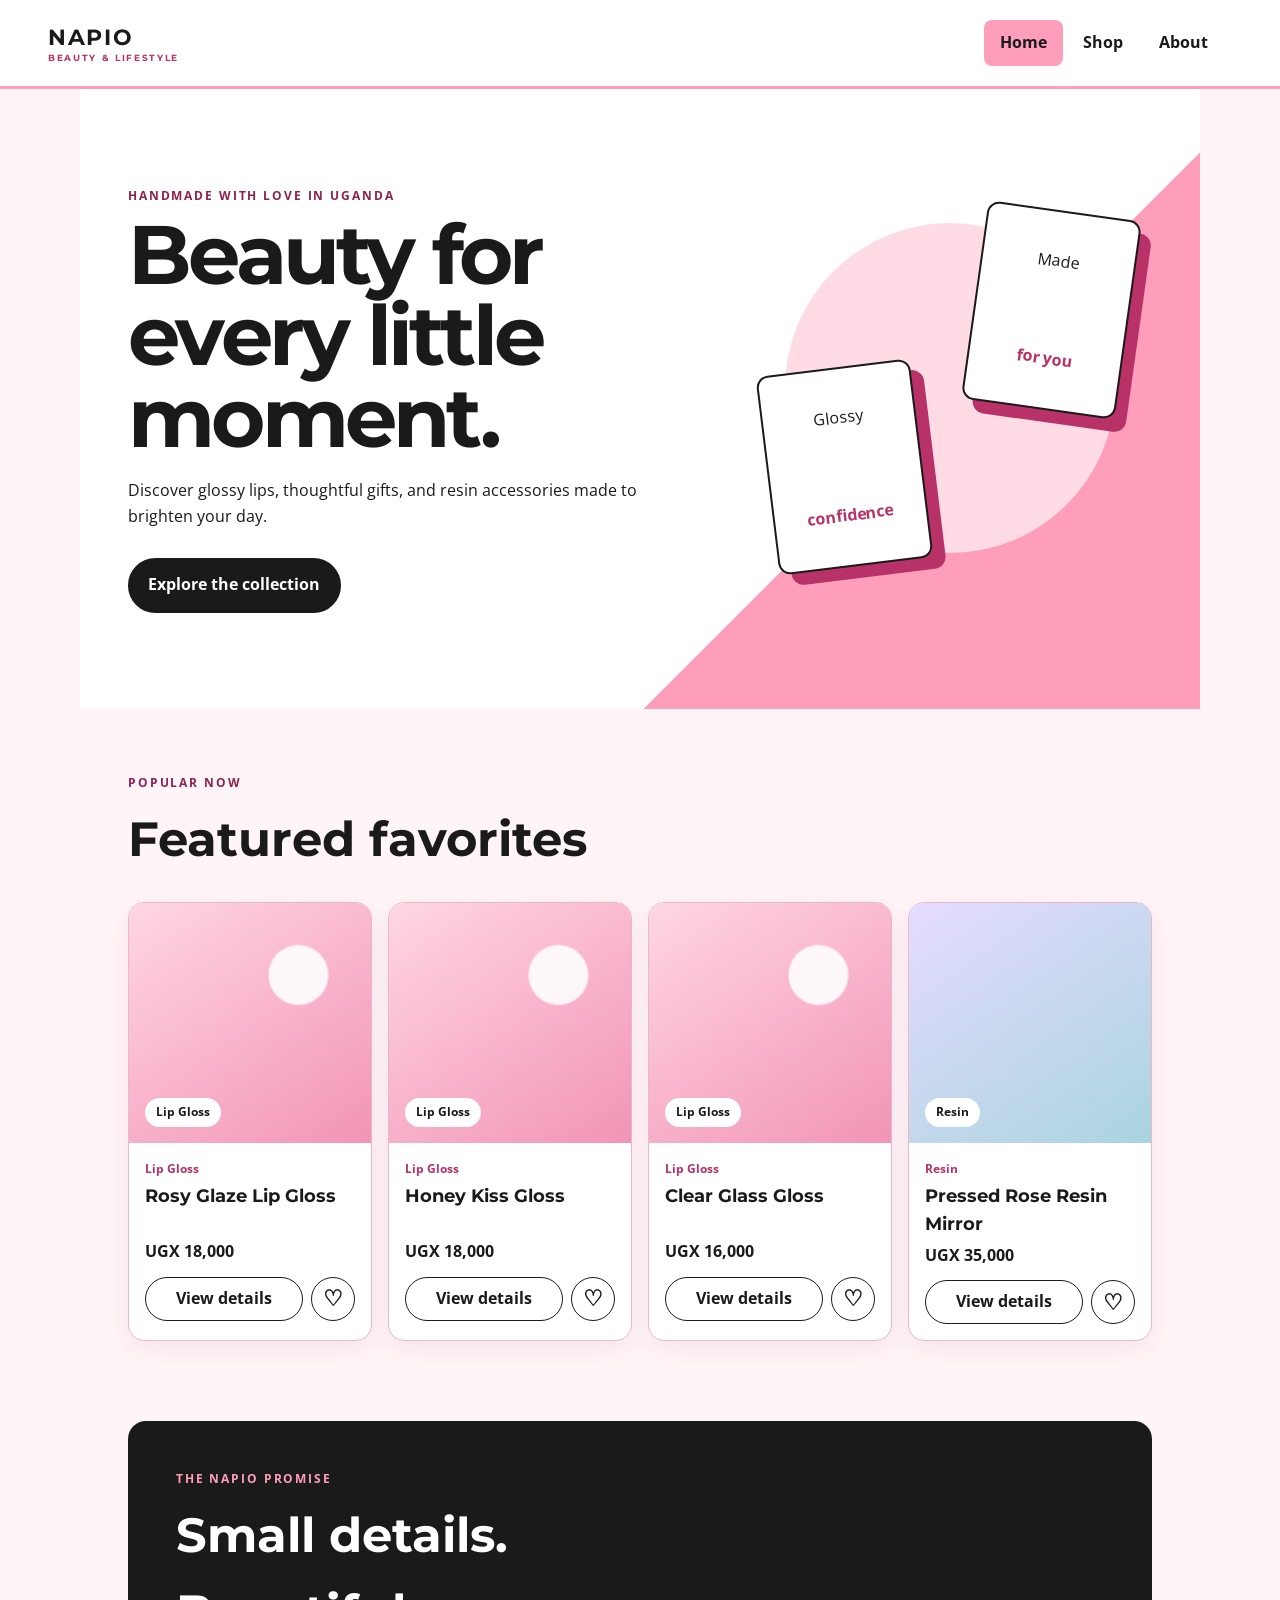
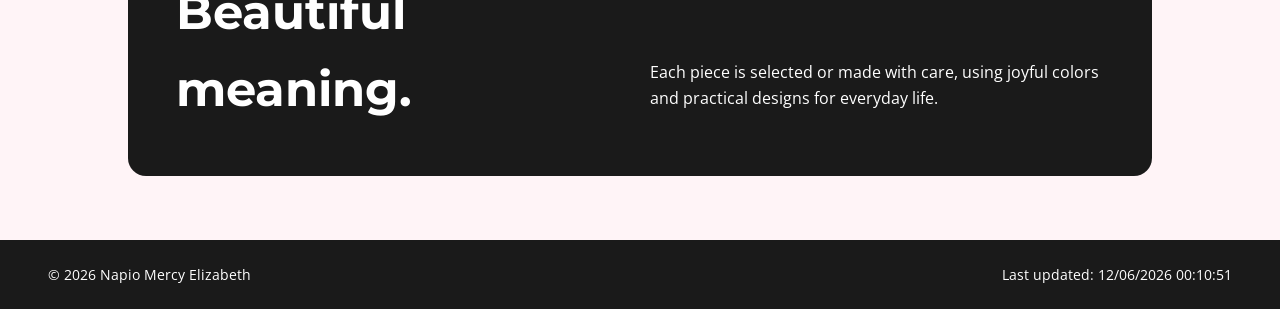
==== project/index.html @ 8092dfc1 "Project work" ====
<!doctype html>
<html lang="en">
<head>
  <meta charset="UTF-8">
  <meta name="viewport" content="width=device-width, initial-scale=1">
  <meta name="description" content="Shop Napio handmade beauty products and elegant lifestyle accessories.">
  <meta name="author" content="Napio Mercy Elizabeth">
  <title>Napio Beauty &amp; Lifestyle Accessories</title>
  <link rel="preconnect" href="https://fonts.googleapis.com">
  <link rel="preconnect" href="https://fonts.gstatic.com" crossorigin>
  <link href="https://fonts.googleapis.com/css2?family=Montserrat:wght@600;700&amp;family=Open+Sans:wght@400;600&amp;display=swap" rel="stylesheet">
  <link rel="stylesheet" href="styles/site.css">
  <script type="module" src="scripts/main.js"></script>
</head>
<body>
  <a class="skip-link" href="#main-content">Skip to content</a>
  <header class="site-header">
    <a class="brand" href="index.html" aria-label="Napio home">NAPIO<span>Beauty &amp; Lifestyle</span></a>
    <button class="menu-button" id="menu-button" aria-expanded="false" aria-controls="primary-nav" aria-label="Open navigation"></button>
    <nav aria-label="Main navigation">
      <ul id="primary-nav" class="navigation">
        <li><a class="active" href="index.html" aria-current="page">Home</a></li>
        <li><a href="catalog.html">Shop</a></li>
        <li><a href="about.html">About</a></li>
      </ul>
    </nav>
  </header>

  <main id="main-content">
    <section class="hero">
      <div class="hero-copy">
        <p class="eyebrow">Handmade with love in Uganda</p>
        <h1>Beauty for every little moment.</h1>
        <p>Discover glossy lips, thoughtful gifts, and resin accessories made to brighten your day.</p>
        <a class="button" href="catalog.html">Explore the collection</a>
      </div>
      <div class="hero-art" aria-label="Pink handmade beauty collection">
        <span class="hero-circle"></span>
        <span class="hero-card hero-card-one">Glossy<br><strong>confidence</strong></span>
        <span class="hero-card hero-card-two">Made<br><strong>for you</strong></span>
      </div>
    </section>

    <section class="featured" aria-labelledby="featured-title">
      <div class="section-heading">
        <p class="eyebrow">Popular now</p>
        <h2 id="featured-title">Featured favorites</h2>
      </div>
      <div id="featured-products" class="product-grid" aria-live="polite"></div>
      <p id="product-error" class="error-message" role="alert"></p>
    </section>

    <section class="story-band">
      <div>
        <p class="eyebrow">The Napio promise</p>
        <h2>Small details. Beautiful meaning.</h2>
      </div>
      <p>Each piece is selected or made with care, using joyful colors and practical designs for everyday life.</p>
    </section>
  </main>

  <footer>
    <p>&copy; <span id="current-year"></span> Napio Mercy Elizabeth</p>
    <p id="last-modified"></p>
  </footer>
  <dialog id="product-dialog" aria-labelledby="dialog-title">
    <button class="dialog-close" type="button" aria-label="Close product details">&times;</button>
    <div id="dialog-content"></div>
  </dialog>
</body>
</html>
---- project/styles/site.css ----
:root {
  --pink: #ff9ebb;
  --pink-dark: #b83267;
  --deep-pink: #8f214f;
  --blush: #fff4f7;
  --cream: #fffafc;
  --ink: #1a1a1a;
  --white: #fff;
}

* { box-sizing: border-box; }
html { scroll-behavior: smooth; }
body {
  margin: 0;
  min-width: 280px;
  font-family: 'Open Sans', Arial, sans-serif;
  color: var(--ink);
  background: var(--blush);
  line-height: 1.6;
}
img { max-width: 100%; }
button, input, select, textarea { font: inherit; }
button, a { -webkit-tap-highlight-color: transparent; }
h1, h2, h3, .brand { font-family: 'Montserrat', Arial, sans-serif; }
h1, h2, h3, p { overflow-wrap: anywhere; }

.skip-link {
  position: absolute;
  left: -9999px;
  background: var(--ink);
  color: var(--white);
  padding: .75rem 1rem;
  z-index: 100;
}
.skip-link:focus { left: 1rem; top: 1rem; }

.site-header {
  min-height: 78px;
  display: grid;
  grid-template-columns: 1fr auto;
  align-items: center;
  gap: .75rem;
  padding: .75rem 1rem;
  background: var(--white);
  border-bottom: 3px solid var(--pink);
}
.brand {
  color: var(--ink);
  text-decoration: none;
  font-size: 1.35rem;
  font-weight: 700;
  letter-spacing: .08em;
}
.brand span {
  display: block;
  margin-top: -.25rem;
  color: var(--pink-dark);
  font-size: .58rem;
  letter-spacing: .18em;
  text-transform: uppercase;
}
.menu-button {
  width: 44px;
  height: 44px;
  border: 2px solid var(--ink);
  border-radius: 50%;
  background: var(--white);
  cursor: pointer;
}
.menu-button::before { content: '☰'; font-size: 1.35rem; }
.menu-button[aria-expanded='true']::before { content: '×'; }
.navigation {
  position: absolute;
  left: 1rem;
  right: 1rem;
  top: 68px;
  display: none;
  margin: 0;
  padding: .5rem;
  list-style: none;
  background: var(--white);
  border: 2px solid var(--ink);
  border-radius: 12px;
  box-shadow: 0 12px 30px rgba(26,26,26,.14);
  z-index: 20;
}
.navigation.open { display: grid; }
.navigation a {
  display: block;
  padding: .75rem 1rem;
  color: var(--ink);
  text-decoration: none;
  border-radius: 8px;
  font-weight: 700;
}
.navigation a:hover, .navigation a:focus-visible { background: var(--blush); }
.navigation a.active { background: var(--pink); }

main { width: min(1120px, 100%); margin: 0 auto; }
.hero {
  min-height: 560px;
  display: grid;
  align-items: center;
  padding: 3rem 1.25rem;
  background: linear-gradient(135deg, #fff 0 68%, var(--pink) 68%);
}
.hero-copy { max-width: 590px; }
.eyebrow {
  margin: 0 0 .5rem;
  color: var(--deep-pink);
  font-size: .78rem;
  font-weight: 700;
  letter-spacing: .15em;
  text-transform: uppercase;
}
.hero h1, .page-heading h1 {
  margin: 0;
  max-width: 700px;
  font-size: clamp(2.5rem, 11vw, 5.2rem);
  line-height: .98;
  letter-spacing: -.045em;
}
.hero-copy > p:not(.eyebrow) { max-width: 520px; margin: 1.25rem 0 1.75rem; }
.hero-art { display: none; }

.button {
  display: inline-block;
  border: 2px solid var(--ink);
  border-radius: 999px;
  padding: .8rem 1.15rem;
  background: var(--ink);
  color: var(--white);
  text-decoration: none;
  font-weight: 700;
  cursor: pointer;
}
.button:hover, .button:focus-visible { background: var(--pink-dark); border-color: var(--pink-dark); }

.featured { padding: 4rem 1.25rem; }
.section-heading { margin-bottom: 1.5rem; }
.section-heading h2, .story-band h2 { margin: 0; font-size: clamp(1.8rem, 7vw, 3rem); }
.product-grid {
  display: grid;
  grid-template-columns: repeat(auto-fit, minmax(min(240px, 100%), 1fr));
  gap: 1rem;
}
.product-card {
  min-width: 0;
  overflow: hidden;
  background: var(--white);
  border: 1px solid #e8bac9;
  border-radius: 16px;
  box-shadow: 0 8px 24px rgba(143,33,79,.07);
}
.product-art {
  height: 240px;
  display: grid;
  place-items: end start;
  padding: 1rem;
  background:
    radial-gradient(circle at 70% 30%, rgba(255,255,255,.9) 0 12%, transparent 13%),
    linear-gradient(145deg, #ffd6e3, #f294b6);
}
.product-art span {
  background: var(--white);
  border-radius: 999px;
  padding: .35rem .7rem;
  font-size: .72rem;
  font-weight: 700;
}
.product-5, .product-6, .product-7, .product-8, .product-9 { background: linear-gradient(145deg, #e6dcff, #a9d4df); }
.product-10, .product-11, .product-12, .product-13, .product-14, .product-15 { background: linear-gradient(145deg, #fff2c9, #f2bdcf); }
.product-info { padding: 1rem; }
.product-category { margin: 0; color: var(--pink-dark); font-size: .75rem; font-weight: 700; }
.product-info h3 { min-height: 3em; margin: .25rem 0; font-size: 1.1rem; }
.product-price { margin: 0 0 .75rem; font-weight: 700; }
.card-actions { display: flex; gap: .5rem; }
.details-button, .favorite-button {
  min-height: 44px;
  border: 1px solid var(--ink);
  border-radius: 999px;
  background: var(--white);
  color: var(--ink);
  cursor: pointer;
  font-weight: 700;
}
.details-button { flex: 1; }
.favorite-button { width: 44px; font-size: 1.35rem; }
.favorite-button.saved { background: var(--pink); }
.error-message { color: #a10f3d; font-weight: 700; }

.story-band {
  display: grid;
  gap: 1.25rem;
  margin: 0 1.25rem 4rem;
  padding: 2rem;
  background: var(--ink);
  color: var(--white);
  border-radius: 18px;
}
.story-band .eyebrow { color: var(--pink); }
.story-band p:last-child { max-width: 540px; }

.page-heading { padding: 3.5rem 1.25rem 2rem; }
.filter-bar { display: flex; gap: .5rem; flex-wrap: wrap; margin-top: 1.5rem; }
.filter {
  min-height: 44px;
  border: 1px solid var(--ink);
  border-radius: 999px;
  padding: .5rem .8rem;
  background: var(--white);
  cursor: pointer;
  font-weight: 700;
}
.filter.active { background: var(--pink); }
.catalog-grid { padding: 0 1.25rem 4rem; }

.about-layout { display: grid; gap: 1.25rem; padding: 0 1.25rem 4rem; }
.about-card, .contact-form {
  background: var(--white);
  border: 1px solid #e8bac9;
  border-radius: 16px;
  padding: 1.25rem;
}
.about-card h2, .contact-form h2 { margin-top: 0; }
.contact-form { display: grid; gap: .5rem; }
.contact-form input, .contact-form select, .contact-form textarea {
  width: 100%;
  min-height: 44px;
  border: 1px solid #8c7d82;
  border-radius: 8px;
  padding: .65rem;
  background: var(--white);
}
.contact-form label { margin-top: .35rem; font-weight: 700; }
.contact-form .button { justify-self: start; margin-top: .75rem; }

footer {
  display: flex;
  flex-direction: column;
  gap: .25rem;
  padding: 1.5rem 1.25rem;
  background: var(--ink);
  color: var(--white);
  text-align: center;
  font-size: .85rem;
}
footer p { margin: 0; }

dialog {
  width: min(520px, calc(100% - 2rem));
  border: 2px solid var(--ink);
  border-radius: 18px;
  padding: 2rem;
  color: var(--ink);
  box-shadow: 0 20px 60px rgba(26,26,26,.3);
}
dialog::backdrop { background: rgba(26,26,26,.65); }
.dialog-close {
  position: absolute;
  right: 1rem;
  top: 1rem;
  width: 44px;
  height: 44px;
  border: 1px solid var(--ink);
  border-radius: 50%;
  background: var(--white);
  cursor: pointer;
  font-size: 1.5rem;
}
.product-details { display: grid; grid-template-columns: repeat(3, 1fr); gap: .5rem; }
.product-details div { padding: .75rem; background: var(--blush); border-radius: 8px; }
.product-details dt { font-size: .75rem; font-weight: 700; }
.product-details dd { margin: .25rem 0 0; }

.thank-you { min-height: 68vh; padding: 4rem 1.25rem; }
.request-details {
  max-width: 700px;
  margin: 1.5rem 0 2rem;
  background: var(--white);
  border: 1px solid #e8bac9;
  border-radius: 12px;
}
.request-details div { display: grid; grid-template-columns: 100px 1fr; gap: 1rem; padding: 1rem; border-bottom: 1px solid #f1d1dc; }
.request-details div:last-child { border-bottom: 0; }
.request-details dt { font-weight: 700; }
.request-details dd { margin: 0; overflow-wrap: anywhere; }

@media (min-width: 700px) {
  .site-header { grid-template-columns: 220px 1fr; padding: .75rem 3rem; }
  .menu-button { display: none; }
  .navigation {
    position: static;
    display: flex;
    justify-content: flex-end;
    gap: .25rem;
    border: 0;
    box-shadow: none;
  }
  .navigation li { width: auto; }
  .navigation a { padding: .65rem 1rem; }
  .hero { grid-template-columns: 1.1fr .9fr; min-height: 620px; padding: 4rem 3rem; }
  .hero-art { position: relative; display: block; height: 420px; }
  .hero-circle { position: absolute; right: 8%; top: 8%; width: 330px; height: 330px; border-radius: 50%; background: #ffdbe6; }
  .hero-card { position: absolute; display: grid; place-items: center; width: 155px; height: 200px; background: var(--white); border: 2px solid var(--ink); border-radius: 12px; text-align: center; transform: rotate(-7deg); box-shadow: 12px 12px 0 var(--pink-dark); }
  .hero-card strong { color: var(--pink-dark); }
  .hero-card-one { right: 50%; bottom: 10%; }
  .hero-card-two { right: 5%; top: 5%; transform: rotate(8deg); }
  .featured, .catalog-grid { padding-left: 3rem; padding-right: 3rem; }
  .page-heading { padding-left: 3rem; padding-right: 3rem; }
  .story-band { grid-template-columns: 1fr 1fr; align-items: end; margin-left: 3rem; margin-right: 3rem; padding: 3rem; }
  .about-layout { grid-template-columns: .8fr 1.2fr; padding-left: 3rem; padding-right: 3rem; }
  .about-card, .contact-form { padding: 2rem; }
  footer { flex-direction: row; justify-content: space-between; padding: 1.5rem 3rem; }
}

@media (prefers-reduced-motion: reduce) { html { scroll-behavior: auto; } }
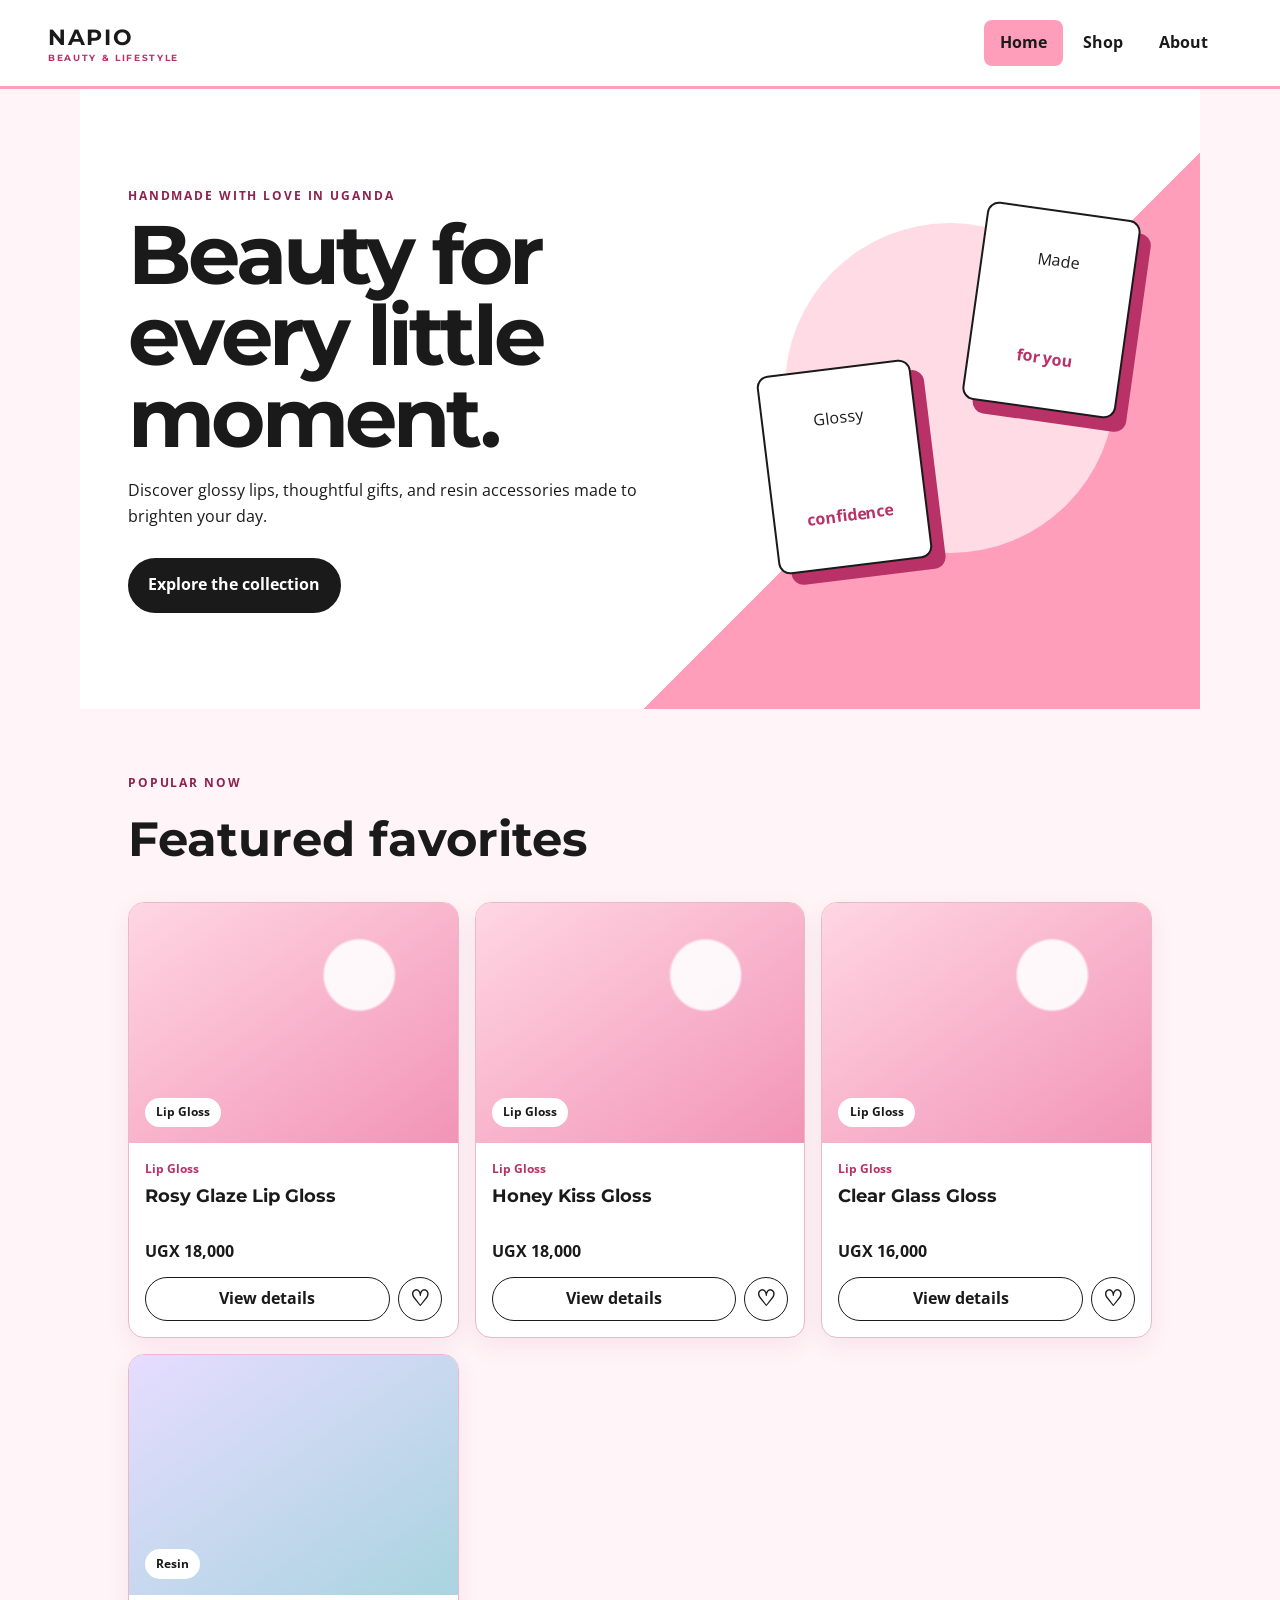
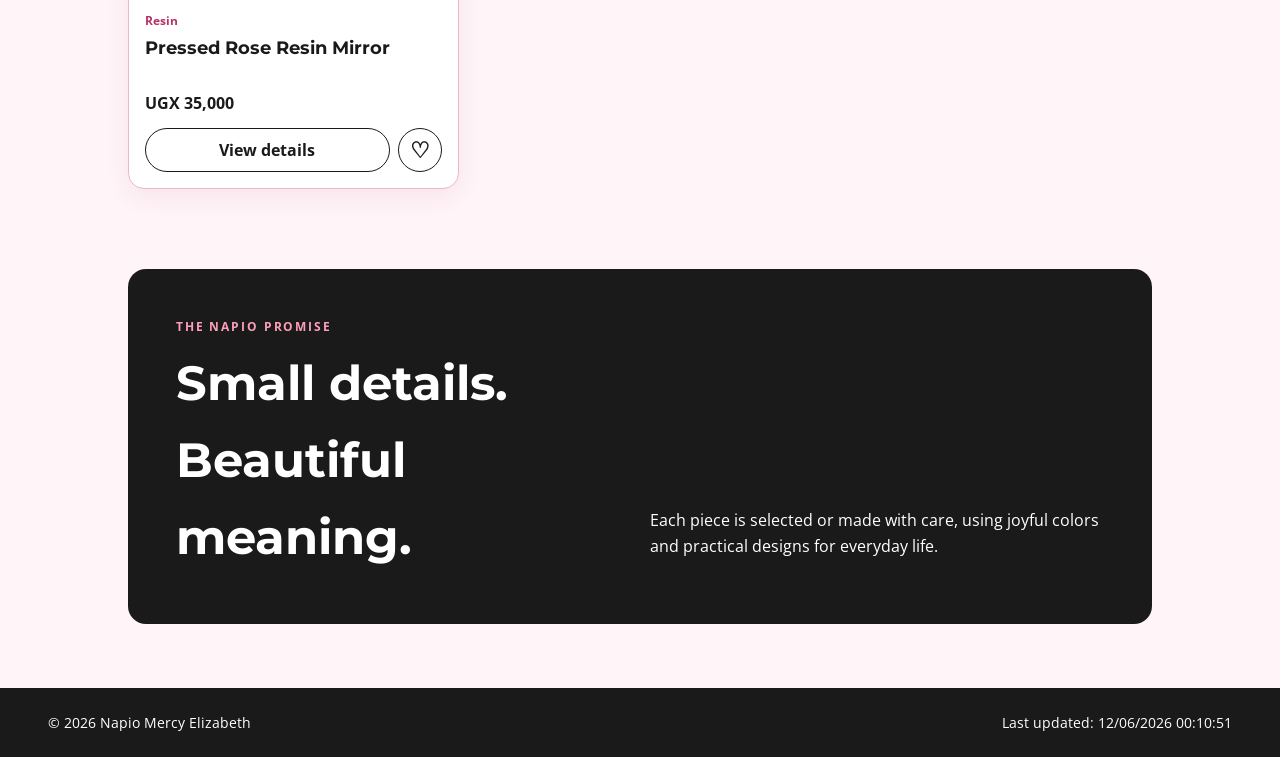
==== commit c4f64a50: "Project" ====
--- a/project/index.html
+++ b/project/index.html
@@ -2,14 +2,21 @@
 <html lang="en">
 <head>
   <meta charset="UTF-8">
-  <meta name="viewport" content="width=device-width, initial-scale=1">
-  <meta name="description" content="Shop Napio handmade beauty products and elegant lifestyle accessories.">
+  <meta name="viewport" content="width=device-width, initial-scale=1.0">
+  <meta name="description" content="Shop Napio handmade lip glosses, resin accessories, and beauty gifts made with care in Uganda.">
   <meta name="author" content="Napio Mercy Elizabeth">
   <title>Napio Beauty &amp; Lifestyle Accessories</title>
+  <link rel="icon" type="image/svg+xml" href="images/favicon.svg">
+  <meta property="og:title" content="Napio Beauty &amp; Lifestyle Accessories">
+  <meta property="og:description" content="Discover handmade lip glosses, resin accessories, and thoughtful beauty gifts created for joyful everyday moments.">
+  <meta property="og:image" content="https://napiomercyelizabeth.github.io/wdd231/project/images/social-preview.svg">
+  <meta property="og:url" content="https://napiomercyelizabeth.github.io/wdd231/project/index.html">
   <link rel="preconnect" href="https://fonts.googleapis.com">
   <link rel="preconnect" href="https://fonts.gstatic.com" crossorigin>
   <link href="https://fonts.googleapis.com/css2?family=Montserrat:wght@600;700&amp;family=Open+Sans:wght@400;600&amp;display=swap" rel="stylesheet">
-  <link rel="stylesheet" href="styles/site.css">
+  <link rel="stylesheet" href="styles/normalize.css">
+  <link rel="stylesheet" href="styles/small.css">
+  <link rel="stylesheet" href="styles/larger.css">
   <script type="module" src="scripts/main.js"></script>
 </head>
 <body>
--- a/project/styles/small.css
+++ b/project/styles/small.css
@@ -0,0 +1,317 @@
+:root {
+  --pink: #ff9ebb;
+  --pink-dark: #b83267;
+  --deep-pink: #8f214f;
+  --blush: #fff4f7;
+  --cream: #fffafc;
+  --ink: #1a1a1a;
+  --white: #fff;
+}
+
+* { box-sizing: border-box; }
+html { scroll-behavior: smooth; }
+body {
+  margin: 0;
+  min-width: 280px;
+  font-family: 'Open Sans', Arial, sans-serif;
+  color: var(--ink);
+  background: var(--blush);
+  line-height: 1.6;
+}
+img { max-width: 100%; }
+button, input, select, textarea { font: inherit; }
+button, a { -webkit-tap-highlight-color: transparent; }
+h1, h2, h3, .brand { font-family: 'Montserrat', Arial, sans-serif; }
+h1, h2, h3, p { overflow-wrap: anywhere; }
+
+.skip-link {
+  position: absolute;
+  left: -9999px;
+  background: var(--ink);
+  color: var(--white);
+  padding: .75rem 1rem;
+  z-index: 100;
+}
+.skip-link:focus { left: 1rem; top: 1rem; }
+
+.site-header {
+  min-height: 78px;
+  display: grid;
+  grid-template-columns: 1fr auto;
+  align-items: center;
+  gap: .75rem;
+  padding: .75rem 1rem;
+  background: var(--white);
+  border-bottom: 3px solid var(--pink);
+}
+.brand {
+  color: var(--ink);
+  text-decoration: none;
+  font-size: 1.35rem;
+  font-weight: 700;
+  letter-spacing: .08em;
+}
+.brand span {
+  display: block;
+  margin-top: -.25rem;
+  color: var(--pink-dark);
+  font-size: .58rem;
+  letter-spacing: .18em;
+  text-transform: uppercase;
+}
+.menu-button {
+  width: 44px;
+  height: 44px;
+  border: 2px solid var(--ink);
+  border-radius: 50%;
+  background: var(--white);
+  cursor: pointer;
+}
+.menu-button::before { content: '☰'; font-size: 1.35rem; }
+.menu-button[aria-expanded='true']::before { content: '×'; }
+.navigation {
+  position: absolute;
+  left: 1rem;
+  right: 1rem;
+  top: 68px;
+  display: none;
+  margin: 0;
+  padding: .5rem;
+  list-style: none;
+  background: var(--white);
+  border: 2px solid var(--ink);
+  border-radius: 12px;
+  box-shadow: 0 12px 30px rgba(26,26,26,.14);
+  z-index: 20;
+}
+.navigation.open { display: grid; }
+.navigation a {
+  display: block;
+  padding: .75rem 1rem;
+  color: var(--ink);
+  text-decoration: none;
+  border-radius: 8px;
+  font-weight: 700;
+}
+.navigation a:hover, .navigation a:focus-visible { background: var(--blush); }
+.navigation a.active { background: var(--pink); }
+
+main { width: min(1120px, 100%); margin: 0 auto; }
+.hero {
+  min-height: 560px;
+  display: grid;
+  align-items: center;
+  padding: 3rem 1.25rem;
+  background: linear-gradient(135deg, #fff 0 68%, var(--pink) 68%);
+}
+.hero-copy { max-width: 590px; }
+.eyebrow {
+  margin: 0 0 .5rem;
+  color: var(--deep-pink);
+  font-size: .78rem;
+  font-weight: 700;
+  letter-spacing: .15em;
+  text-transform: uppercase;
+}
+.hero h1, .page-heading h1 {
+  margin: 0;
+  max-width: 700px;
+  font-size: clamp(2.5rem, 11vw, 5.2rem);
+  line-height: .98;
+  letter-spacing: -.045em;
+}
+.hero-copy > p:not(.eyebrow) { max-width: 520px; margin: 1.25rem 0 1.75rem; }
+.hero-art { display: none; }
+
+.button {
+  display: inline-block;
+  border: 2px solid var(--ink);
+  border-radius: 999px;
+  padding: .8rem 1.15rem;
+  background: var(--ink);
+  color: var(--white);
+  text-decoration: none;
+  font-weight: 700;
+  cursor: pointer;
+}
+.button:hover, .button:focus-visible { background: var(--pink-dark); border-color: var(--pink-dark); }
+
+.featured { padding: 4rem 1.25rem; }
+.section-heading { margin-bottom: 1.5rem; }
+.section-heading h2, .story-band h2 { margin: 0; font-size: clamp(1.8rem, 7vw, 3rem); }
+.product-grid {
+  display: grid;
+  grid-template-columns: repeat(auto-fit, minmax(min(240px, 100%), 1fr));
+  gap: 1rem;
+}
+.product-card {
+  min-width: 0;
+  overflow: hidden;
+  background: var(--white);
+  border: 1px solid #e8bac9;
+  border-radius: 16px;
+  box-shadow: 0 8px 24px rgba(143,33,79,.07);
+}
+.product-art {
+  height: 240px;
+  display: grid;
+  place-items: end start;
+  padding: 1rem;
+  background:
+    radial-gradient(circle at 70% 30%, rgba(255,255,255,.9) 0 12%, transparent 13%),
+    linear-gradient(145deg, #ffd6e3, #f294b6);
+}
+.product-art span {
+  background: var(--white);
+  border-radius: 999px;
+  padding: .35rem .7rem;
+  font-size: .72rem;
+  font-weight: 700;
+}
+.product-5, .product-6, .product-7, .product-8, .product-9 { background: linear-gradient(145deg, #e6dcff, #a9d4df); }
+.product-10, .product-11, .product-12, .product-13, .product-14, .product-15 { background: linear-gradient(145deg, #fff2c9, #f2bdcf); }
+.product-info { padding: 1rem; }
+.product-category { margin: 0; color: var(--pink-dark); font-size: .75rem; font-weight: 700; }
+.product-info h3 { min-height: 3em; margin: .25rem 0; font-size: 1.1rem; }
+.product-price { margin: 0 0 .75rem; font-weight: 700; }
+.card-actions { display: flex; gap: .5rem; }
+.details-button, .favorite-button {
+  min-height: 44px;
+  border: 1px solid var(--ink);
+  border-radius: 999px;
+  background: var(--white);
+  color: var(--ink);
+  cursor: pointer;
+  font-weight: 700;
+}
+.details-button { flex: 1; }
+.favorite-button { width: 44px; font-size: 1.35rem; }
+.favorite-button.saved { background: var(--pink); }
+.error-message { color: #a10f3d; font-weight: 700; }
+
+.story-band {
+  display: grid;
+  gap: 1.25rem;
+  margin: 0 1.25rem 4rem;
+  padding: 2rem;
+  background: var(--ink);
+  color: var(--white);
+  border-radius: 18px;
+}
+.story-band .eyebrow { color: var(--pink); }
+.story-band p:last-child { max-width: 540px; }
+
+.page-heading { padding: 3.5rem 1.25rem 2rem; }
+.filter-bar { display: flex; gap: .5rem; flex-wrap: wrap; margin-top: 1.5rem; }
+.filter {
+  min-height: 44px;
+  border: 1px solid var(--ink);
+  border-radius: 999px;
+  padding: .5rem .8rem;
+  background: var(--white);
+  cursor: pointer;
+  font-weight: 700;
+}
+.filter.active { background: var(--pink); }
+.catalog-grid { padding: 0 1.25rem 4rem; }
+
+.about-layout { display: grid; gap: 1.25rem; padding: 0 1.25rem 4rem; }
+.about-card, .contact-form {
+  background: var(--white);
+  border: 1px solid #e8bac9;
+  border-radius: 16px;
+  padding: 1.25rem;
+}
+.about-card h2, .contact-form h2 { margin-top: 0; }
+.contact-form { display: grid; gap: .5rem; }
+.contact-form input, .contact-form select, .contact-form textarea {
+  width: 100%;
+  min-height: 44px;
+  border: 1px solid #8c7d82;
+  border-radius: 8px;
+  padding: .65rem;
+  background: var(--white);
+}
+.contact-form label { margin-top: .35rem; font-weight: 700; }
+.contact-form .button { justify-self: start; margin-top: .75rem; }
+
+footer {
+  display: flex;
+  flex-direction: column;
+  gap: .25rem;
+  padding: 1.5rem 1.25rem;
+  background: var(--ink);
+  color: var(--white);
+  text-align: center;
+  font-size: .85rem;
+}
+footer p { margin: 0; }
+
+dialog {
+  width: min(520px, calc(100% - 2rem));
+  border: 2px solid var(--ink);
+  border-radius: 18px;
+  padding: 2rem;
+  color: var(--ink);
+  box-shadow: 0 20px 60px rgba(26,26,26,.3);
+}
+dialog::backdrop { background: rgba(26,26,26,.65); }
+.dialog-close {
+  position: absolute;
+  right: 1rem;
+  top: 1rem;
+  width: 44px;
+  height: 44px;
+  border: 1px solid var(--ink);
+  border-radius: 50%;
+  background: var(--white);
+  cursor: pointer;
+  font-size: 1.5rem;
+}
+.product-details { display: grid; grid-template-columns: repeat(3, 1fr); gap: .5rem; }
+.product-details div { padding: .75rem; background: var(--blush); border-radius: 8px; }
+.product-details dt { font-size: .75rem; font-weight: 700; }
+.product-details dd { margin: .25rem 0 0; }
+
+.thank-you { min-height: 68vh; padding: 4rem 1.25rem; }
+.request-details {
+  max-width: 700px;
+  margin: 1.5rem 0 2rem;
+  background: var(--white);
+  border: 1px solid #e8bac9;
+  border-radius: 12px;
+}
+.request-details div { display: grid; grid-template-columns: 100px 1fr; gap: 1rem; padding: 1rem; border-bottom: 1px solid #f1d1dc; }
+.request-details div:last-child { border-bottom: 0; }
+.request-details dt { font-weight: 700; }
+.request-details dd { margin: 0; overflow-wrap: anywhere; }
+
+@media (min-width: 700px) {
+  .site-header { grid-template-columns: 220px 1fr; padding: .75rem 3rem; }
+  .menu-button { display: none; }
+  .navigation {
+    position: static;
+    display: flex;
+    justify-content: flex-end;
+    gap: .25rem;
+    border: 0;
+    box-shadow: none;
+  }
+  .navigation li { width: auto; }
+  .navigation a { padding: .65rem 1rem; }
+  .hero { grid-template-columns: 1.1fr .9fr; min-height: 620px; padding: 4rem 3rem; }
+  .hero-art { position: relative; display: block; height: 420px; }
+  .hero-circle { position: absolute; right: 8%; top: 8%; width: 330px; height: 330px; border-radius: 50%; background: #ffdbe6; }
+  .hero-card { position: absolute; display: grid; place-items: center; width: 155px; height: 200px; background: var(--white); border: 2px solid var(--ink); border-radius: 12px; text-align: center; transform: rotate(-7deg); box-shadow: 12px 12px 0 var(--pink-dark); }
+  .hero-card strong { color: var(--pink-dark); }
+  .hero-card-one { right: 50%; bottom: 10%; }
+  .hero-card-two { right: 5%; top: 5%; transform: rotate(8deg); }
+  .featured, .catalog-grid { padding-left: 3rem; padding-right: 3rem; }
+  .page-heading { padding-left: 3rem; padding-right: 3rem; }
+  .story-band { grid-template-columns: 1fr 1fr; align-items: end; margin-left: 3rem; margin-right: 3rem; padding: 3rem; }
+  .about-layout { grid-template-columns: .8fr 1.2fr; padding-left: 3rem; padding-right: 3rem; }
+  .about-card, .contact-form { padding: 2rem; }
+  footer { flex-direction: row; justify-content: space-between; padding: 1.5rem 3rem; }
+}
+
+@media (prefers-reduced-motion: reduce) { html { scroll-behavior: auto; } }
--- a/project/styles/larger.css
+++ b/project/styles/larger.css
@@ -0,0 +1,95 @@
+@media (min-width: 700px) {
+  .site-header {
+    grid-template-columns: 220px 1fr;
+    padding: .75rem 3rem;
+  }
+
+  .menu-button { display: none; }
+
+  .navigation {
+    position: static;
+    display: flex;
+    justify-content: flex-end;
+    gap: .25rem;
+    border: 0;
+    box-shadow: none;
+  }
+
+  .navigation li { width: auto; }
+  .navigation a { padding: .65rem 1rem; }
+
+  .hero {
+    grid-template-columns: 1.1fr .9fr;
+    min-height: 620px;
+    padding: 4rem 3rem;
+  }
+
+  .hero-art { position: relative; display: block; height: 420px; }
+  .hero-circle {
+    position: absolute;
+    right: 8%;
+    top: 8%;
+    width: 330px;
+    height: 330px;
+    border-radius: 50%;
+    background: #ffdbe6;
+  }
+
+  .hero-card {
+    position: absolute;
+    display: grid;
+    place-items: center;
+    width: 155px;
+    height: 200px;
+    background: var(--white);
+    border: 2px solid var(--ink);
+    border-radius: 12px;
+    text-align: center;
+    transform: rotate(-7deg);
+    box-shadow: 12px 12px 0 var(--pink-dark);
+  }
+
+  .hero-card strong { color: var(--pink-dark); }
+  .hero-card-one { right: 50%; bottom: 10%; }
+  .hero-card-two { right: 5%; top: 5%; transform: rotate(8deg); }
+
+  .featured,
+  .catalog-grid {
+    padding-left: 3rem;
+    padding-right: 3rem;
+  }
+
+  .page-heading {
+    padding-left: 3rem;
+    padding-right: 3rem;
+  }
+
+  .story-band {
+    grid-template-columns: 1fr 1fr;
+    align-items: end;
+    margin-left: 3rem;
+    margin-right: 3rem;
+    padding: 3rem;
+  }
+
+  .about-layout {
+    grid-template-columns: .8fr 1.2fr;
+    padding-left: 3rem;
+    padding-right: 3rem;
+  }
+
+  .about-card,
+  .contact-form { padding: 2rem; }
+
+  footer {
+    flex-direction: row;
+    justify-content: space-between;
+    padding: 1.5rem 3rem;
+  }
+}
+
+@media (min-width: 1050px) {
+  .product-grid {
+    grid-template-columns: repeat(3, 1fr);
+  }
+}
